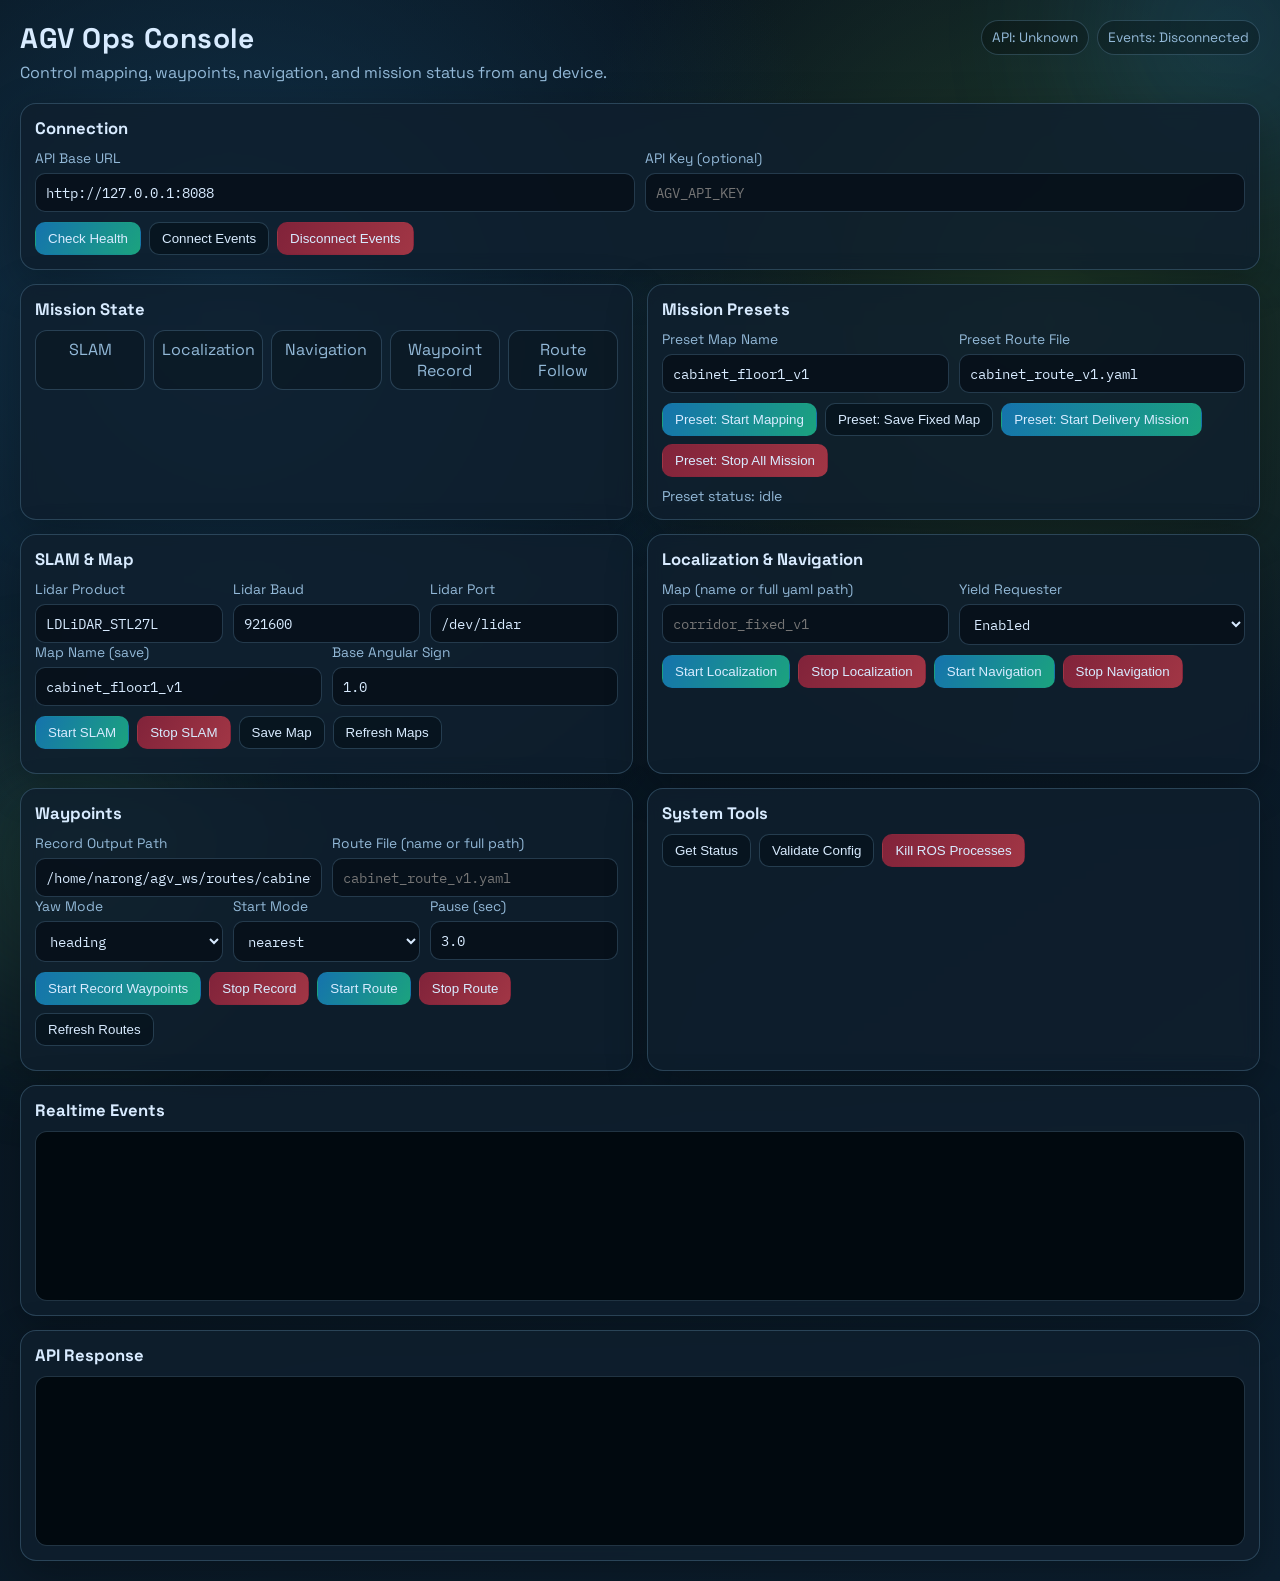
==== web_ui/index.html @ 42364b61 "AGV ROS2 workspace: web rviz, teleop, encoder calibration, systemd services, SLAM config" ====
<!doctype html>
<html lang="en">
  <head>
    <meta charset="UTF-8" />
    <meta name="viewport" content="width=device-width, initial-scale=1.0" />
    <title>AGV Ops Console</title>
    <link rel="preconnect" href="https://fonts.googleapis.com" />
    <link rel="preconnect" href="https://fonts.gstatic.com" crossorigin />
    <link href="https://fonts.googleapis.com/css2?family=Space+Grotesk:wght@400;500;700&family=IBM+Plex+Mono:wght@400;500&display=swap" rel="stylesheet" />
    <link rel="stylesheet" href="./styles.css" />
  </head>
  <body>
    <div class="bg-glow bg-glow-a"></div>
    <div class="bg-glow bg-glow-b"></div>

    <header class="topbar">
      <div>
        <h1>AGV Ops Console</h1>
        <p>Control mapping, waypoints, navigation, and mission status from any device.</p>
      </div>
      <div class="pill-group">
        <span class="pill" id="apiState">API: Unknown</span>
        <span class="pill" id="sseState">Events: Disconnected</span>
      </div>
    </header>

    <main class="layout">
      <section class="card config-card">
        <h2>Connection</h2>
        <div class="grid two">
          <label>
            API Base URL
            <input id="baseUrl" type="text" value="http://127.0.0.1:8088" />
          </label>
          <label>
            API Key (optional)
            <input id="apiKey" type="password" placeholder="AGV_API_KEY" />
          </label>
        </div>
        <div class="actions">
          <button id="btnCheckHealth" class="btn primary">Check Health</button>
          <button id="btnConnectEvents" class="btn">Connect Events</button>
          <button id="btnDisconnectEvents" class="btn danger">Disconnect Events</button>
        </div>
      </section>

      <section class="card">
        <h2>Mission State</h2>
        <div class="state-grid">
          <div class="state-item" data-name="slam">SLAM</div>
          <div class="state-item" data-name="localization">Localization</div>
          <div class="state-item" data-name="navigation">Navigation</div>
          <div class="state-item" data-name="waypoint_record">Waypoint Record</div>
          <div class="state-item" data-name="route_follow">Route Follow</div>
        </div>
      </section>

      <section class="card">
        <h2>Mission Presets</h2>
        <div class="grid two">
          <label>
            Preset Map Name
            <input id="presetMapName" type="text" value="cabinet_floor1_v1" />
          </label>
          <label>
            Preset Route File
            <input id="presetRouteFile" type="text" value="cabinet_route_v1.yaml" />
          </label>
        </div>
        <div class="actions">
          <button id="btnPresetStartMapping" class="btn primary">Preset: Start Mapping</button>
          <button id="btnPresetSaveMap" class="btn">Preset: Save Fixed Map</button>
          <button id="btnPresetStartDelivery" class="btn primary">Preset: Start Delivery Mission</button>
          <button id="btnPresetStopAll" class="btn danger">Preset: Stop All Mission</button>
        </div>
        <p id="presetStatus" class="hint">Preset status: idle</p>
      </section>

      <section class="card">
        <h2>SLAM & Map</h2>
        <div class="grid three">
          <label>
            Lidar Product
            <input id="slamLidarProduct" type="text" value="LDLiDAR_STL27L" />
          </label>
          <label>
            Lidar Baud
            <input id="slamLidarBaud" type="number" value="921600" />
          </label>
          <label>
            Lidar Port
            <input id="slamLidarPort" type="text" value="/dev/lidar" />
          </label>
        </div>
        <div class="grid two">
          <label>
            Map Name (save)
            <input id="mapName" type="text" value="cabinet_floor1_v1" />
          </label>
          <label>
            Base Angular Sign
            <input id="baseAngularSign" type="number" step="0.1" value="1.0" />
          </label>
        </div>
        <div class="actions">
          <button id="btnSlamStart" class="btn primary">Start SLAM</button>
          <button id="btnSlamStop" class="btn danger">Stop SLAM</button>
          <button id="btnSaveMap" class="btn">Save Map</button>
          <button id="btnListMaps" class="btn">Refresh Maps</button>
        </div>
        <div id="mapsList" class="chips"></div>
      </section>

      <section class="card">
        <h2>Localization & Navigation</h2>
        <div class="grid two">
          <label>
            Map (name or full yaml path)
            <input id="navMap" type="text" placeholder="corridor_fixed_v1" />
          </label>
          <label>
            Yield Requester
            <select id="useYield">
              <option value="true" selected>Enabled</option>
              <option value="false">Disabled</option>
            </select>
          </label>
        </div>
        <div class="actions">
          <button id="btnLocStart" class="btn primary">Start Localization</button>
          <button id="btnLocStop" class="btn danger">Stop Localization</button>
          <button id="btnNavStart" class="btn primary">Start Navigation</button>
          <button id="btnNavStop" class="btn danger">Stop Navigation</button>
        </div>
      </section>

      <section class="card">
        <h2>Waypoints</h2>
        <div class="grid two">
          <label>
            Record Output Path
            <input id="recordOutput" type="text" value="/home/narong/agv_ws/routes/cabinet_route_v1.yaml" />
          </label>
          <label>
            Route File (name or full path)
            <input id="routeFile" type="text" placeholder="cabinet_route_v1.yaml" />
          </label>
        </div>
        <div class="grid three">
          <label>
            Yaw Mode
            <select id="yawMode">
              <option value="heading" selected>heading</option>
              <option value="from_file">from_file</option>
              <option value="zero">zero</option>
            </select>
          </label>
          <label>
            Start Mode
            <select id="startMode">
              <option value="nearest" selected>nearest</option>
              <option value="fixed">fixed</option>
            </select>
          </label>
          <label>
            Pause (sec)
            <input id="pauseSec" type="number" step="0.1" value="3.0" />
          </label>
        </div>
        <div class="actions">
          <button id="btnRecordStart" class="btn primary">Start Record Waypoints</button>
          <button id="btnRecordStop" class="btn danger">Stop Record</button>
          <button id="btnRouteStart" class="btn primary">Start Route</button>
          <button id="btnRouteStop" class="btn danger">Stop Route</button>
          <button id="btnListRoutes" class="btn">Refresh Routes</button>
        </div>
        <div id="routesList" class="chips"></div>
      </section>

      <section class="card">
        <h2>System Tools</h2>
        <div class="actions">
          <button id="btnStatus" class="btn">Get Status</button>
          <button id="btnValidateConfig" class="btn">Validate Config</button>
          <button id="btnKillRos" class="btn danger">Kill ROS Processes</button>
        </div>
      </section>

      <section class="card full">
        <h2>Realtime Events</h2>
        <pre id="eventsLog" class="log"></pre>
      </section>

      <section class="card full">
        <h2>API Response</h2>
        <pre id="responseLog" class="log"></pre>
      </section>
    </main>

    <script src="./app.js" defer></script>
  </body>
</html>
---- web_ui/styles.css ----
:root {
  --bg: #07111a;
  --bg-2: #0c1f2f;
  --card: rgba(15, 31, 46, 0.82);
  --line: rgba(126, 178, 217, 0.26);
  --text: #d8ebff;
  --muted: #93b9d8;
  --ok: #18c184;
  --warn: #f5b545;
  --danger: #f2556a;
  --accent: #39b2ff;
  --accent-2: #7be495;
}

* {
  box-sizing: border-box;
}

body {
  margin: 0;
  min-height: 100vh;
  background: radial-gradient(circle at 18% 20%, #12344d 0, transparent 38%),
    radial-gradient(circle at 82% 18%, #1f3a29 0, transparent 30%),
    linear-gradient(145deg, var(--bg), var(--bg-2));
  color: var(--text);
  font-family: 'Space Grotesk', sans-serif;
  padding: 20px;
}

.bg-glow {
  position: fixed;
  width: 300px;
  height: 300px;
  border-radius: 999px;
  filter: blur(80px);
  opacity: 0.15;
  pointer-events: none;
  z-index: 0;
}

.bg-glow-a {
  background: var(--accent);
  top: -120px;
  right: -100px;
}

.bg-glow-b {
  background: var(--accent-2);
  bottom: -120px;
  left: -80px;
}

.topbar,
.layout {
  position: relative;
  z-index: 1;
}

.topbar {
  display: flex;
  justify-content: space-between;
  gap: 16px;
  align-items: flex-start;
  margin-bottom: 20px;
}

.topbar h1 {
  margin: 0;
  font-size: clamp(1.4rem, 2.2vw, 2rem);
  letter-spacing: 0.02em;
}

.topbar p {
  margin: 6px 0 0;
  color: var(--muted);
}

.pill-group {
  display: flex;
  gap: 8px;
}

.pill {
  border: 1px solid var(--line);
  padding: 8px 10px;
  border-radius: 999px;
  font-size: 0.85rem;
  color: var(--muted);
  background: rgba(0, 0, 0, 0.24);
}

.layout {
  display: grid;
  grid-template-columns: repeat(12, minmax(0, 1fr));
  gap: 14px;
}

.card {
  grid-column: span 6;
  background: var(--card);
  border: 1px solid var(--line);
  border-radius: 16px;
  padding: 14px;
  backdrop-filter: blur(8px);
  box-shadow: 0 12px 40px rgba(0, 0, 0, 0.28);
}

.card.full,
.card.config-card {
  grid-column: span 12;
}

.card h2 {
  margin: 0 0 10px;
  font-size: 1.04rem;
}

.grid {
  display: grid;
  gap: 10px;
}

.grid.two {
  grid-template-columns: repeat(2, minmax(0, 1fr));
}

.grid.three {
  grid-template-columns: repeat(3, minmax(0, 1fr));
}

label {
  display: flex;
  flex-direction: column;
  gap: 6px;
  color: var(--muted);
  font-size: 0.86rem;
}

input,
select {
  width: 100%;
  border: 1px solid var(--line);
  border-radius: 10px;
  background: rgba(7, 17, 27, 0.9);
  color: var(--text);
  font-family: 'IBM Plex Mono', monospace;
  font-size: 0.9rem;
  padding: 9px 10px;
}

.actions {
  display: flex;
  flex-wrap: wrap;
  gap: 8px;
  margin-top: 10px;
}

.btn {
  border: 1px solid var(--line);
  background: rgba(8, 20, 30, 0.85);
  color: var(--text);
  border-radius: 10px;
  padding: 8px 12px;
  cursor: pointer;
  transition: transform 0.14s ease, border-color 0.2s ease, background 0.2s ease;
}

.btn:hover {
  transform: translateY(-1px);
  border-color: var(--accent);
}

.btn.primary {
  background: linear-gradient(120deg, #1573ad, #1ba37e);
  border-color: transparent;
}

.btn.danger {
  background: linear-gradient(120deg, #81233a, #a13645);
  border-color: transparent;
}

.state-grid {
  display: grid;
  gap: 8px;
  grid-template-columns: repeat(5, minmax(0, 1fr));
}

.state-item {
  border: 1px solid var(--line);
  border-radius: 12px;
  padding: 8px;
  text-align: center;
  color: var(--muted);
  background: rgba(0, 0, 0, 0.2);
}

.state-item.active {
  color: #04120a;
  border-color: transparent;
  background: linear-gradient(120deg, #4be0a0, #95f2cb);
  font-weight: 700;
}

.chips {
  display: flex;
  flex-wrap: wrap;
  gap: 6px;
  margin-top: 10px;
}

.chip {
  border: 1px solid var(--line);
  color: var(--muted);
  background: rgba(0, 0, 0, 0.25);
  border-radius: 999px;
  padding: 6px 10px;
  font-family: 'IBM Plex Mono', monospace;
  font-size: 0.76rem;
  cursor: pointer;
}

.log {
  margin: 0;
  border: 1px solid var(--line);
  border-radius: 12px;
  background: rgba(2, 8, 14, 0.92);
  color: #cde6ff;
  font-family: 'IBM Plex Mono', monospace;
  font-size: 0.8rem;
  line-height: 1.45;
  min-height: 170px;
  max-height: 360px;
  overflow: auto;
  padding: 10px;
}

.hint {
  margin: 10px 0 0;
  color: var(--muted);
  font-size: 0.88rem;
}

@media (max-width: 1000px) {
  .card {
    grid-column: span 12;
  }

  .grid.two,
  .grid.three,
  .state-grid {
    grid-template-columns: 1fr;
  }

  .topbar {
    flex-direction: column;
  }
}
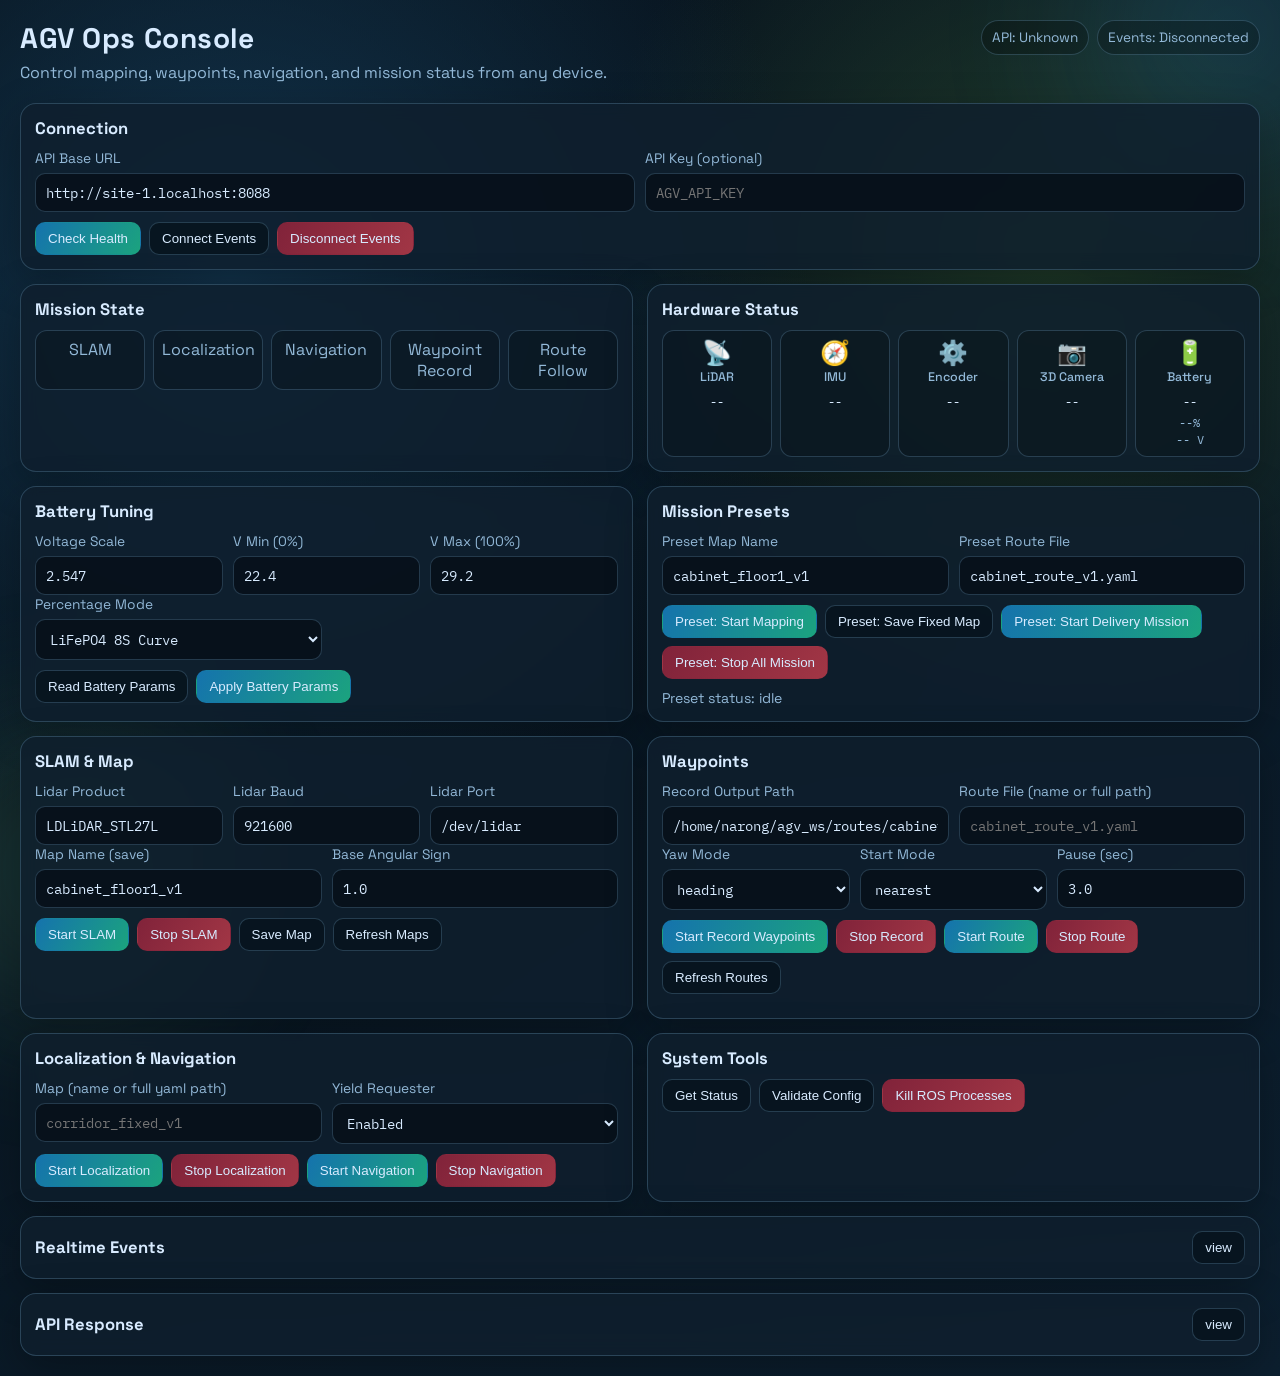
==== commit 08a0b4cb: "Add battery I2C node, battery UI/API tuning, and web UI layout updates" ====
--- a/web_ui/index.html
+++ b/web_ui/index.html
@@ -56,6 +56,70 @@
       </section>
 
       <section class="card">
+        <h2>Hardware Status</h2>
+        <div class="hw-grid">
+          <div class="hw-item" data-hw="lidar">
+            <span class="hw-icon">&#x1F4E1;</span>
+            <span class="hw-label">LiDAR</span>
+            <span class="hw-status" id="hwLidar">--</span>
+          </div>
+          <div class="hw-item" data-hw="imu">
+            <span class="hw-icon">&#x1F9ED;</span>
+            <span class="hw-label">IMU</span>
+            <span class="hw-status" id="hwImu">--</span>
+          </div>
+          <div class="hw-item" data-hw="encoder">
+            <span class="hw-icon">&#x2699;&#xFE0F;</span>
+            <span class="hw-label">Encoder</span>
+            <span class="hw-status" id="hwEncoder">--</span>
+          </div>
+          <div class="hw-item" data-hw="camera">
+            <span class="hw-icon">&#x1F4F7;</span>
+            <span class="hw-label">3D Camera</span>
+            <span class="hw-status" id="hwCamera">--</span>
+          </div>
+          <div class="hw-item" data-hw="battery">
+            <span class="hw-icon">&#x1F50B;</span>
+            <span class="hw-label">Battery</span>
+            <span class="hw-status" id="hwBattery">--</span>
+            <span class="hw-meta" id="hwBatteryPct">--%</span>
+            <span class="hw-meta" id="hwBatteryVolt">-- V</span>
+          </div>
+        </div>
+      </section>
+
+      <section class="card">
+        <h2>Battery Tuning</h2>
+        <div class="grid three">
+          <label>
+            Voltage Scale
+            <input id="batteryScale" type="number" step="0.001" value="2.547" />
+          </label>
+          <label>
+            V Min (0%)
+            <input id="batteryVmin" type="number" step="0.1" value="22.4" />
+          </label>
+          <label>
+            V Max (100%)
+            <input id="batteryVmax" type="number" step="0.1" value="29.2" />
+          </label>
+        </div>
+        <div class="grid two">
+          <label>
+            Percentage Mode
+            <select id="batteryPctMode">
+              <option value="lifepo4_8s" selected>LiFePO4 8S Curve</option>
+              <option value="linear">Linear</option>
+            </select>
+          </label>
+        </div>
+        <div class="actions">
+          <button id="btnBatteryReadParams" class="btn">Read Battery Params</button>
+          <button id="btnBatteryApplyParams" class="btn primary">Apply Battery Params</button>
+        </div>
+      </section>
+
+      <section class="card">
         <h2>Mission Presets</h2>
         <div class="grid two">
           <label>
@@ -109,29 +173,6 @@
           <button id="btnListMaps" class="btn">Refresh Maps</button>
         </div>
         <div id="mapsList" class="chips"></div>
-      </section>
-
-      <section class="card">
-        <h2>Localization & Navigation</h2>
-        <div class="grid two">
-          <label>
-            Map (name or full yaml path)
-            <input id="navMap" type="text" placeholder="corridor_fixed_v1" />
-          </label>
-          <label>
-            Yield Requester
-            <select id="useYield">
-              <option value="true" selected>Enabled</option>
-              <option value="false">Disabled</option>
-            </select>
-          </label>
-        </div>
-        <div class="actions">
-          <button id="btnLocStart" class="btn primary">Start Localization</button>
-          <button id="btnLocStop" class="btn danger">Stop Localization</button>
-          <button id="btnNavStart" class="btn primary">Start Navigation</button>
-          <button id="btnNavStop" class="btn danger">Stop Navigation</button>
-        </div>
       </section>
 
       <section class="card">
@@ -178,6 +219,29 @@
       </section>
 
       <section class="card">
+        <h2>Localization & Navigation</h2>
+        <div class="grid two">
+          <label>
+            Map (name or full yaml path)
+            <input id="navMap" type="text" placeholder="corridor_fixed_v1" />
+          </label>
+          <label>
+            Yield Requester
+            <select id="useYield">
+              <option value="true" selected>Enabled</option>
+              <option value="false">Disabled</option>
+            </select>
+          </label>
+        </div>
+        <div class="actions">
+          <button id="btnLocStart" class="btn primary">Start Localization</button>
+          <button id="btnLocStop" class="btn danger">Stop Localization</button>
+          <button id="btnNavStart" class="btn primary">Start Navigation</button>
+          <button id="btnNavStop" class="btn danger">Stop Navigation</button>
+        </div>
+      </section>
+
+      <section class="card">
         <h2>System Tools</h2>
         <div class="actions">
           <button id="btnStatus" class="btn">Get Status</button>
@@ -187,13 +251,19 @@
       </section>
 
       <section class="card full">
-        <h2>Realtime Events</h2>
-        <pre id="eventsLog" class="log"></pre>
+        <div class="card-head">
+          <h2>Realtime Events</h2>
+          <button id="btnToggleEventsLog" class="btn" type="button">view</button>
+        </div>
+        <pre id="eventsLog" class="log" hidden></pre>
       </section>
 
       <section class="card full">
-        <h2>API Response</h2>
-        <pre id="responseLog" class="log"></pre>
+        <div class="card-head">
+          <h2>API Response</h2>
+          <button id="btnToggleResponseLog" class="btn" type="button">view</button>
+        </div>
+        <pre id="responseLog" class="log" hidden></pre>
       </section>
     </main>
 
--- a/web_ui/styles.css
+++ b/web_ui/styles.css
@@ -202,6 +202,84 @@
   font-weight: 700;
 }
 
+/* Hardware Status */
+.hw-grid {
+  display: grid;
+  gap: 8px;
+  grid-template-columns: repeat(5, minmax(0, 1fr));
+}
+
+.hw-item {
+  border: 1px solid var(--line);
+  border-radius: 12px;
+  padding: 10px 8px;
+  text-align: center;
+  background: rgba(0, 0, 0, 0.2);
+  display: flex;
+  flex-direction: column;
+  align-items: center;
+  gap: 4px;
+}
+
+.hw-icon {
+  font-size: 1.5rem;
+  line-height: 1;
+}
+
+.hw-label {
+  font-size: 0.78rem;
+  color: var(--muted);
+  font-weight: 500;
+}
+
+.hw-status {
+  font-family: 'IBM Plex Mono', monospace;
+  font-size: 0.72rem;
+  padding: 2px 8px;
+  border-radius: 999px;
+  font-weight: 600;
+}
+
+.hw-meta {
+  font-family: 'IBM Plex Mono', monospace;
+  font-size: 0.72rem;
+  color: var(--muted);
+  line-height: 1.1;
+}
+
+.hw-item[data-state="active"] {
+  border-color: var(--ok);
+}
+.hw-item[data-state="active"] .hw-status {
+  background: var(--ok);
+  color: #04120a;
+}
+.hw-item[data-state="warn"] {
+  border-color: var(--warn);
+}
+.hw-item[data-state="warn"] .hw-status {
+  background: var(--warn);
+  color: #1a1200;
+}
+.hw-item[data-state="offline"] {
+  border-color: var(--danger);
+  opacity: 0.6;
+}
+.hw-item[data-state="offline"] .hw-status {
+  background: var(--danger);
+  color: #fff;
+}
+
+.hw-item[data-state="critical"] {
+  border-color: var(--danger);
+  box-shadow: 0 0 0 1px rgba(241, 95, 111, 0.35);
+}
+
+.hw-item[data-state="critical"] .hw-status {
+  background: var(--danger);
+  color: #fff;
+}
+
 .chips {
   display: flex;
   flex-wrap: wrap;
@@ -241,6 +319,17 @@
   font-size: 0.88rem;
 }
 
+.card-head {
+  display: flex;
+  align-items: center;
+  justify-content: space-between;
+  gap: 10px;
+}
+
+.card-head h2 {
+  margin: 0;
+}
+
 @media (max-width: 1000px) {
   .card {
     grid-column: span 12;
@@ -248,7 +337,8 @@
 
   .grid.two,
   .grid.three,
-  .state-grid {
+  .state-grid,
+  .hw-grid {
     grid-template-columns: 1fr;
   }
 
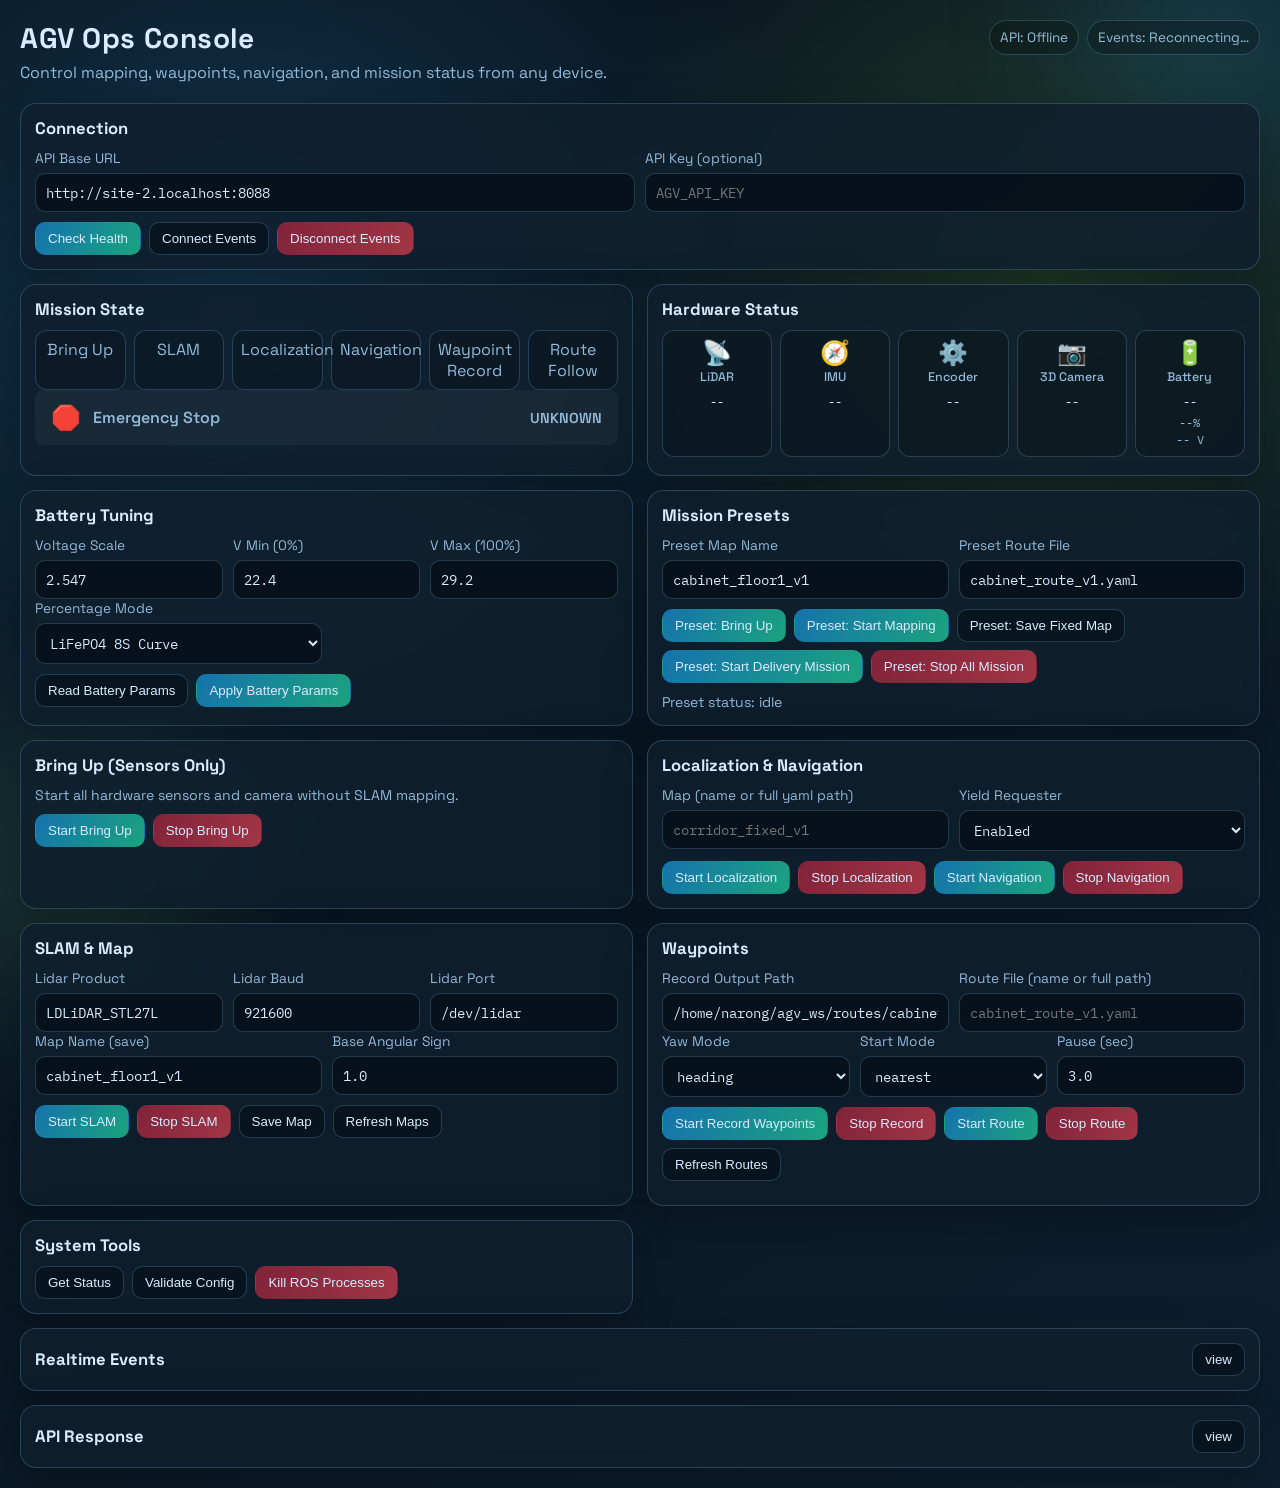
==== commit 9b5403a7: "Add bring-up mode and E-stop web safety controls" ====
--- a/web_ui/index.html
+++ b/web_ui/index.html
@@ -7,9 +7,10 @@
     <link rel="preconnect" href="https://fonts.googleapis.com" />
     <link rel="preconnect" href="https://fonts.gstatic.com" crossorigin />
     <link href="https://fonts.googleapis.com/css2?family=Space+Grotesk:wght@400;500;700&family=IBM+Plex+Mono:wght@400;500&display=swap" rel="stylesheet" />
-    <link rel="stylesheet" href="./styles.css" />
+    <link rel="stylesheet" href="./styles.css?v=20260331-estop2" />
   </head>
   <body>
+    <div id="toasts" class="toasts"></div>
     <div class="bg-glow bg-glow-a"></div>
     <div class="bg-glow bg-glow-b"></div>
 
@@ -47,11 +48,17 @@
       <section class="card">
         <h2>Mission State</h2>
         <div class="state-grid">
+          <div class="state-item" data-name="bring_up">Bring Up</div>
           <div class="state-item" data-name="slam">SLAM</div>
           <div class="state-item" data-name="localization">Localization</div>
           <div class="state-item" data-name="navigation">Navigation</div>
           <div class="state-item" data-name="waypoint_record">Waypoint Record</div>
           <div class="state-item" data-name="route_follow">Route Follow</div>
+        </div>
+        <div id="estopBanner" class="estop-banner" data-state="unknown">
+          <span class="estop-icon">&#x1F6D1;</span>
+          <span class="estop-label">Emergency Stop</span>
+          <span class="estop-status" id="estopStatus">UNKNOWN</span>
         </div>
       </section>
 
@@ -132,12 +139,45 @@
           </label>
         </div>
         <div class="actions">
+          <button id="btnPresetBringUp" class="btn primary">Preset: Bring Up</button>
           <button id="btnPresetStartMapping" class="btn primary">Preset: Start Mapping</button>
           <button id="btnPresetSaveMap" class="btn">Preset: Save Fixed Map</button>
           <button id="btnPresetStartDelivery" class="btn primary">Preset: Start Delivery Mission</button>
           <button id="btnPresetStopAll" class="btn danger">Preset: Stop All Mission</button>
         </div>
         <p id="presetStatus" class="hint">Preset status: idle</p>
+      </section>
+
+      <section class="card">
+        <h2>Bring Up (Sensors Only)</h2>
+        <p class="hint">Start all hardware sensors and camera without SLAM mapping.</p>
+        <div class="actions">
+          <button id="btnBringUpStart" class="btn primary">Start Bring Up</button>
+          <button id="btnBringUpStop" class="btn danger">Stop Bring Up</button>
+        </div>
+      </section>
+
+      <section class="card">
+        <h2>Localization & Navigation</h2>
+        <div class="grid two">
+          <label>
+            Map (name or full yaml path)
+            <input id="navMap" type="text" placeholder="corridor_fixed_v1" />
+          </label>
+          <label>
+            Yield Requester
+            <select id="useYield">
+              <option value="true" selected>Enabled</option>
+              <option value="false">Disabled</option>
+            </select>
+          </label>
+        </div>
+        <div class="actions">
+          <button id="btnLocStart" class="btn primary">Start Localization</button>
+          <button id="btnLocStop" class="btn danger">Stop Localization</button>
+          <button id="btnNavStart" class="btn primary">Start Navigation</button>
+          <button id="btnNavStop" class="btn danger">Stop Navigation</button>
+        </div>
       </section>
 
       <section class="card">
@@ -219,29 +259,6 @@
       </section>
 
       <section class="card">
-        <h2>Localization & Navigation</h2>
-        <div class="grid two">
-          <label>
-            Map (name or full yaml path)
-            <input id="navMap" type="text" placeholder="corridor_fixed_v1" />
-          </label>
-          <label>
-            Yield Requester
-            <select id="useYield">
-              <option value="true" selected>Enabled</option>
-              <option value="false">Disabled</option>
-            </select>
-          </label>
-        </div>
-        <div class="actions">
-          <button id="btnLocStart" class="btn primary">Start Localization</button>
-          <button id="btnLocStop" class="btn danger">Stop Localization</button>
-          <button id="btnNavStart" class="btn primary">Start Navigation</button>
-          <button id="btnNavStop" class="btn danger">Stop Navigation</button>
-        </div>
-      </section>
-
-      <section class="card">
         <h2>System Tools</h2>
         <div class="actions">
           <button id="btnStatus" class="btn">Get Status</button>
@@ -267,6 +284,6 @@
       </section>
     </main>
 
-    <script src="./app.js" defer></script>
+    <script src="./app.js?v=20260331-estop2" defer></script>
   </body>
 </html>
--- a/web_ui/styles.css
+++ b/web_ui/styles.css
@@ -180,10 +180,19 @@
   border-color: transparent;
 }
 
+.btn.estop-locked,
+.btn:disabled.estop-locked {
+  opacity: 0.45;
+  cursor: not-allowed;
+  transform: none;
+  border-color: rgba(242, 85, 106, 0.45);
+  box-shadow: inset 0 0 0 1px rgba(242, 85, 106, 0.2);
+}
+
 .state-grid {
   display: grid;
   gap: 8px;
-  grid-template-columns: repeat(5, minmax(0, 1fr));
+  grid-template-columns: repeat(6, minmax(0, 1fr));
 }
 
 .state-item {
@@ -346,3 +355,132 @@
     flex-direction: column;
   }
 }
+
+/* Toast notifications */
+.toasts {
+  position: fixed;
+  top: 16px;
+  right: 16px;
+  z-index: 200;
+  display: flex;
+  flex-direction: column;
+  gap: 8px;
+  pointer-events: none;
+}
+
+.toast {
+  pointer-events: auto;
+  padding: 10px 18px;
+  border-radius: 10px;
+  font-size: 0.88rem;
+  font-weight: 500;
+  backdrop-filter: blur(12px);
+  box-shadow: 0 6px 24px rgba(0,0,0,0.35);
+  animation: toast-in 0.3s ease;
+  transition: opacity 0.3s ease, transform 0.3s ease;
+}
+
+.toast.fade-out {
+  opacity: 0;
+  transform: translateX(20px);
+}
+
+.toast-success {
+  background: rgba(24, 193, 132, 0.92);
+  color: #04120a;
+}
+
+.toast-error {
+  background: rgba(242, 85, 106, 0.92);
+  color: #fff;
+}
+
+.toast-info {
+  background: rgba(57, 178, 255, 0.55);
+  color: #fff;
+}
+
+@keyframes toast-in {
+  from { opacity: 0; transform: translateX(30px); }
+  to { opacity: 1; transform: translateX(0); }
+}
+
+/* Button loading & success states */
+.btn.loading {
+  opacity: 0.55;
+  pointer-events: none;
+  position: relative;
+}
+
+.btn.loading::after {
+  content: '';
+  display: inline-block;
+  width: 12px;
+  height: 12px;
+  margin-left: 6px;
+  border: 2px solid rgba(255,255,255,0.3);
+  border-top-color: #fff;
+  border-radius: 50%;
+  animation: btn-spin 0.6s linear infinite;
+  vertical-align: middle;
+}
+
+@keyframes btn-spin {
+  to { transform: rotate(360deg); }
+}
+
+.btn.success {
+  border-color: var(--ok) !important;
+  box-shadow: 0 0 0 1px var(--ok), 0 0 12px rgba(24,193,132,0.25);
+}
+
+/* Connected pill indicator */
+.pill.connected {
+  border-color: var(--ok);
+  color: var(--ok);
+}
+
+/* Mission state running indicator */
+.state-item[data-state="running"] {
+  color: #04120a;
+  border-color: transparent;
+  background: linear-gradient(120deg, #4be0a0, #95f2cb);
+  font-weight: 700;
+  box-shadow: 0 0 12px rgba(75, 224, 160, 0.3);
+}
+
+/* E-Stop banner */
+.estop-banner {
+  display: flex;
+  align-items: center;
+  gap: 0.75rem;
+  padding: 0.75rem 1rem;
+  border-radius: 0.5rem;
+  margin-bottom: 1rem;
+  border: 2px solid var(--border);
+  font-weight: 600;
+  transition: all 0.3s ease;
+}
+.estop-banner .estop-icon { font-size: 1.5rem; }
+.estop-banner .estop-label { flex: 1; }
+.estop-banner .estop-status { font-family: var(--mono); font-size: 0.9rem; }
+
+.estop-banner[data-state="engaged"] {
+  background: linear-gradient(120deg, rgba(255, 80, 80, 0.25), rgba(255, 60, 60, 0.15));
+  border-color: #ff4040;
+  color: #ff6060;
+  animation: estop-pulse 1.2s ease-in-out infinite alternate;
+}
+.estop-banner[data-state="released"] {
+  background: linear-gradient(120deg, rgba(75, 224, 160, 0.12), rgba(75, 224, 160, 0.06));
+  border-color: var(--ok);
+  color: var(--ok);
+}
+.estop-banner[data-state="unknown"] {
+  background: rgba(255, 255, 255, 0.04);
+  color: var(--muted);
+}
+@keyframes estop-pulse {
+  from { box-shadow: 0 0 8px rgba(255, 64, 64, 0.3); }
+  to   { box-shadow: 0 0 20px rgba(255, 64, 64, 0.6); }
+}
